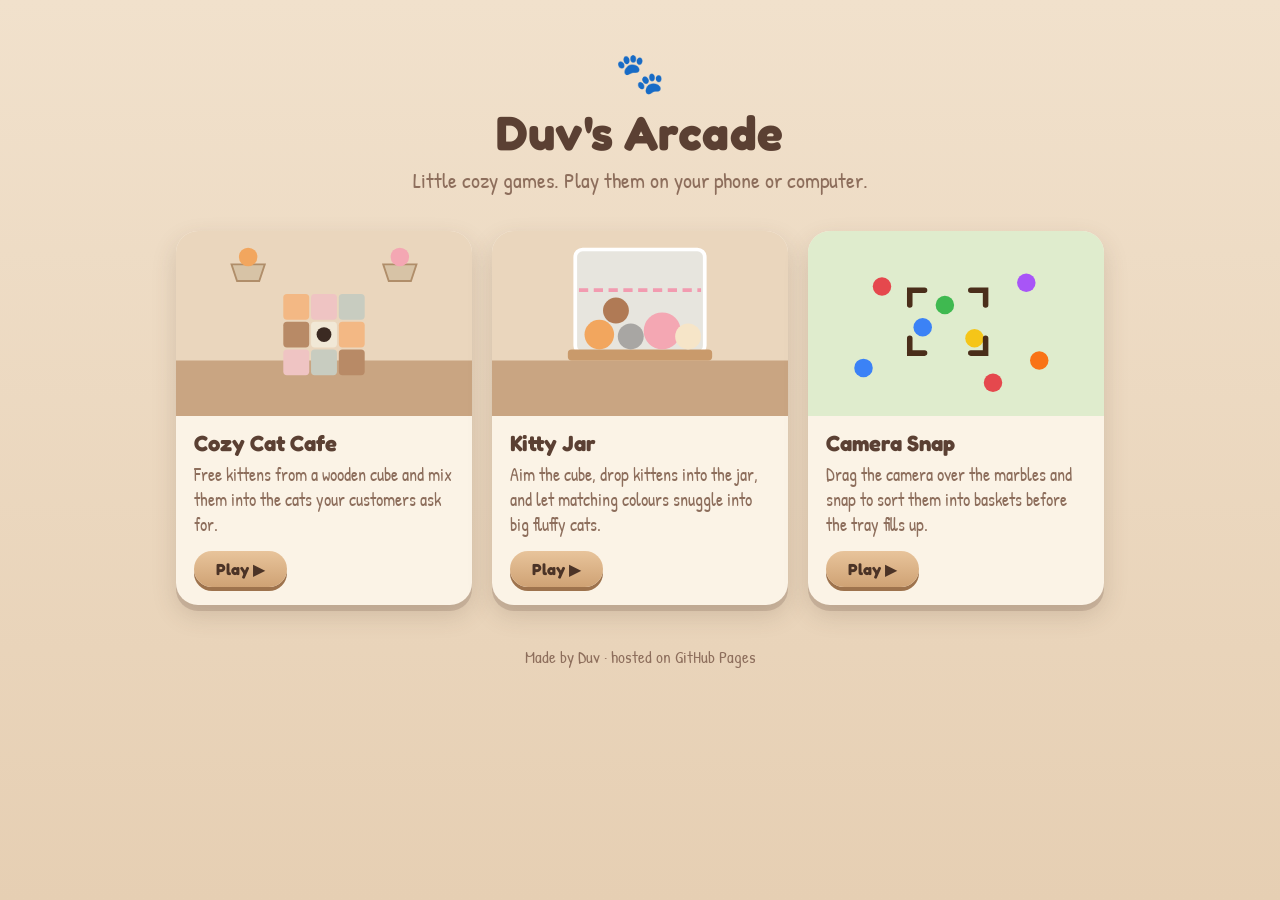
==== index.html @ 702dd555 "Personal site with three games Co-Authored-By: Claude Opus 5.5 <noreply@anthropic.com>" ====
<!doctype html>
<html lang="en">
<head>
<meta charset="utf-8">
<meta name="viewport" content="width=device-width,initial-scale=1,viewport-fit=cover">
<meta name="theme-color" content="#f1e1cc">
<meta name="description" content="Duv's little arcade: cozy browser games you can play on your phone or computer.">
<title>Duv's Arcade</title>
<link rel="preconnect" href="https://fonts.googleapis.com">
<link href="https://fonts.googleapis.com/css2?family=Fredoka:wght@500;600;700&family=Patrick+Hand&display=swap" rel="stylesheet">
<style>
  :root{--ink:#5b4033;--soft:#8d6e5c;--paper:#fbf3e6;--bg1:#f1e1cc;--bg2:#e6cfb3;--btn1:#e8c49b;--btn2:#cfa274;--btnEdge:#9e734d;--shadow:rgba(91,64,51,.18)}
  @media (prefers-color-scheme: dark){
    :root:not([data-theme="light"]){--ink:#f3e4d2;--soft:#c9b29e;--paper:#3a2b23;--bg1:#2a1f19;--bg2:#1f1712;--shadow:rgba(0,0,0,.4)}
  }
  :root[data-theme="dark"]{--ink:#f3e4d2;--soft:#c9b29e;--paper:#3a2b23;--bg1:#2a1f19;--bg2:#1f1712;--shadow:rgba(0,0,0,.4)}
  *{box-sizing:border-box}
  html,body{margin:0}
  body{min-height:100vh;background:linear-gradient(180deg,var(--bg1),var(--bg2));color:var(--ink);font-family:"Fredoka",system-ui,sans-serif}
  main{max-width:960px;margin:0 auto;padding:48px 16px 32px}
  header{text-align:center;margin-bottom:36px}
  .paw{font-size:40px}
  h1{margin:6px 0 4px;font-size:clamp(32px,7vw,48px);letter-spacing:.01em}
  .sub{margin:0;font-family:"Patrick Hand",cursive;font-size:22px;color:var(--soft)}
  .grid{display:grid;grid-template-columns:repeat(auto-fit,minmax(240px,1fr));gap:20px}
  .card{display:flex;flex-direction:column;background:var(--paper);border-radius:22px;overflow:hidden;color:inherit;text-decoration:none;
    box-shadow:0 6px 0 var(--shadow),0 10px 24px var(--shadow);transition:transform .15s}
  .card:hover{transform:translateY(-4px)}
  .card:active{transform:translateY(2px)}
  .thumb{aspect-ratio:16/10;display:block;width:100%}
  .body{padding:14px 18px 18px;display:flex;flex-direction:column;gap:6px;flex:1}
  .body h2{margin:0;font-size:22px}
  .body p{margin:0;font-family:"Patrick Hand",cursive;font-size:18px;color:var(--soft);flex:1}
  .play{align-self:flex-start;margin-top:8px;background:linear-gradient(180deg,var(--btn1),var(--btn2));color:#4b3326;font-weight:700;padding:8px 22px;border-radius:999px;box-shadow:0 4px 0 var(--btnEdge)}
  footer{text-align:center;margin-top:40px;font-family:"Patrick Hand",cursive;font-size:17px;color:var(--soft)}
</style>
</head>
<body>
<main>
  <header>
    <div class="paw">🐾</div>
    <h1>Duv's Arcade</h1>
    <p class="sub">Little cozy games. Play them on your phone or computer.</p>
  </header>

  <div class="grid">
    <a class="card" href="games/cozy-cat-cafe/">
      <svg class="thumb" viewBox="0 0 160 100" aria-hidden="true">
        <rect width="160" height="100" fill="#ead6bd"/><rect y="70" width="160" height="30" fill="#c9a582"/>
        <g transform="translate(58 34)">
          <rect x="0" y="0" width="14" height="14" rx="2" fill="#f3b884"/><rect x="15" y="0" width="14" height="14" rx="2" fill="#efc4c3"/><rect x="30" y="0" width="14" height="14" rx="2" fill="#c8ccc0"/>
          <rect x="0" y="15" width="14" height="14" rx="2" fill="#b88a66"/><rect x="15" y="15" width="14" height="14" rx="2" fill="#f1e8d6"/><rect x="30" y="15" width="14" height="14" rx="2" fill="#f3b884"/>
          <rect x="0" y="30" width="14" height="14" rx="2" fill="#efc4c3"/><rect x="15" y="30" width="14" height="14" rx="2" fill="#c8ccc0"/><rect x="30" y="30" width="14" height="14" rx="2" fill="#b88a66"/>
          <circle cx="22" cy="22" r="4" fill="#3b2a22"/>
        </g>
        <g fill="#d7c3a6" stroke="#b08e6a"><path d="M30 18h18l-3 9H33z"/><path d="M112 18h18l-3 9h-12z"/></g>
        <circle cx="39" cy="14" r="5" fill="#f2a65e"/><circle cx="121" cy="14" r="5" fill="#f4a7b3"/>
      </svg>
      <div class="body">
        <h2>Cozy Cat Cafe</h2>
        <p>Free kittens from a wooden cube and mix them into the cats your customers ask for.</p>
        <span class="play">Play ▶</span>
      </div>
    </a>

    <a class="card" href="games/kitty-jar/">
      <svg class="thumb" viewBox="0 0 160 100" aria-hidden="true">
        <rect width="160" height="100" fill="#ead6bd"/><rect y="70" width="160" height="30" fill="#c9a582"/>
        <rect x="45" y="10" width="70" height="56" rx="4" fill="#e6f6ff" fill-opacity=".5" stroke="#fff" stroke-width="2"/>
        <rect x="41" y="64" width="78" height="6" rx="2" fill="#c99a6b"/>
        <line x1="47" y1="32" x2="113" y2="32" stroke="#f29bb0" stroke-width="2" stroke-dasharray="5 3"/>
        <circle cx="58" cy="56" r="8" fill="#f2a65e"/><circle cx="75" cy="57" r="7" fill="#a8a6a3"/><circle cx="92" cy="54" r="10" fill="#f4a7b3"/><circle cx="106" cy="57" r="7" fill="#f6e5c8"/><circle cx="67" cy="43" r="7" fill="#b07a55"/>
      </svg>
      <div class="body">
        <h2>Kitty Jar</h2>
        <p>Aim the cube, drop kittens into the jar, and let matching colours snuggle into big fluffy cats.</p>
        <span class="play">Play ▶</span>
      </div>
    </a>

    <a class="card" href="games/camera-snap/">
      <svg class="thumb" viewBox="0 0 160 100" aria-hidden="true">
        <rect width="160" height="100" fill="#dfeccd"/>
        <circle cx="40" cy="30" r="5" fill="#e5484d"/><circle cx="62" cy="52" r="5" fill="#3b82f6"/><circle cx="74" cy="40" r="5" fill="#3fb950"/>
        <circle cx="90" cy="58" r="5" fill="#f5c518"/><circle cx="118" cy="28" r="5" fill="#a855f7"/><circle cx="125" cy="70" r="5" fill="#f97316"/>
        <circle cx="30" cy="74" r="5" fill="#3b82f6"/><circle cx="100" cy="82" r="5" fill="#e5484d"/>
        <g fill="none" stroke="#4a2e1a" stroke-width="3" stroke-linecap="round">
          <path d="M55 40v-8h8M88 32h8v8M96 58v8h-8M63 66h-8v-8"/>
        </g>
      </svg>
      <div class="body">
        <h2>Camera Snap</h2>
        <p>Drag the camera over the marbles and snap to sort them into baskets before the tray fills up.</p>
        <span class="play">Play ▶</span>
      </div>
    </a>
  </div>

  <footer>Made by Duv · hosted on GitHub Pages</footer>
</main>
</body>
</html>
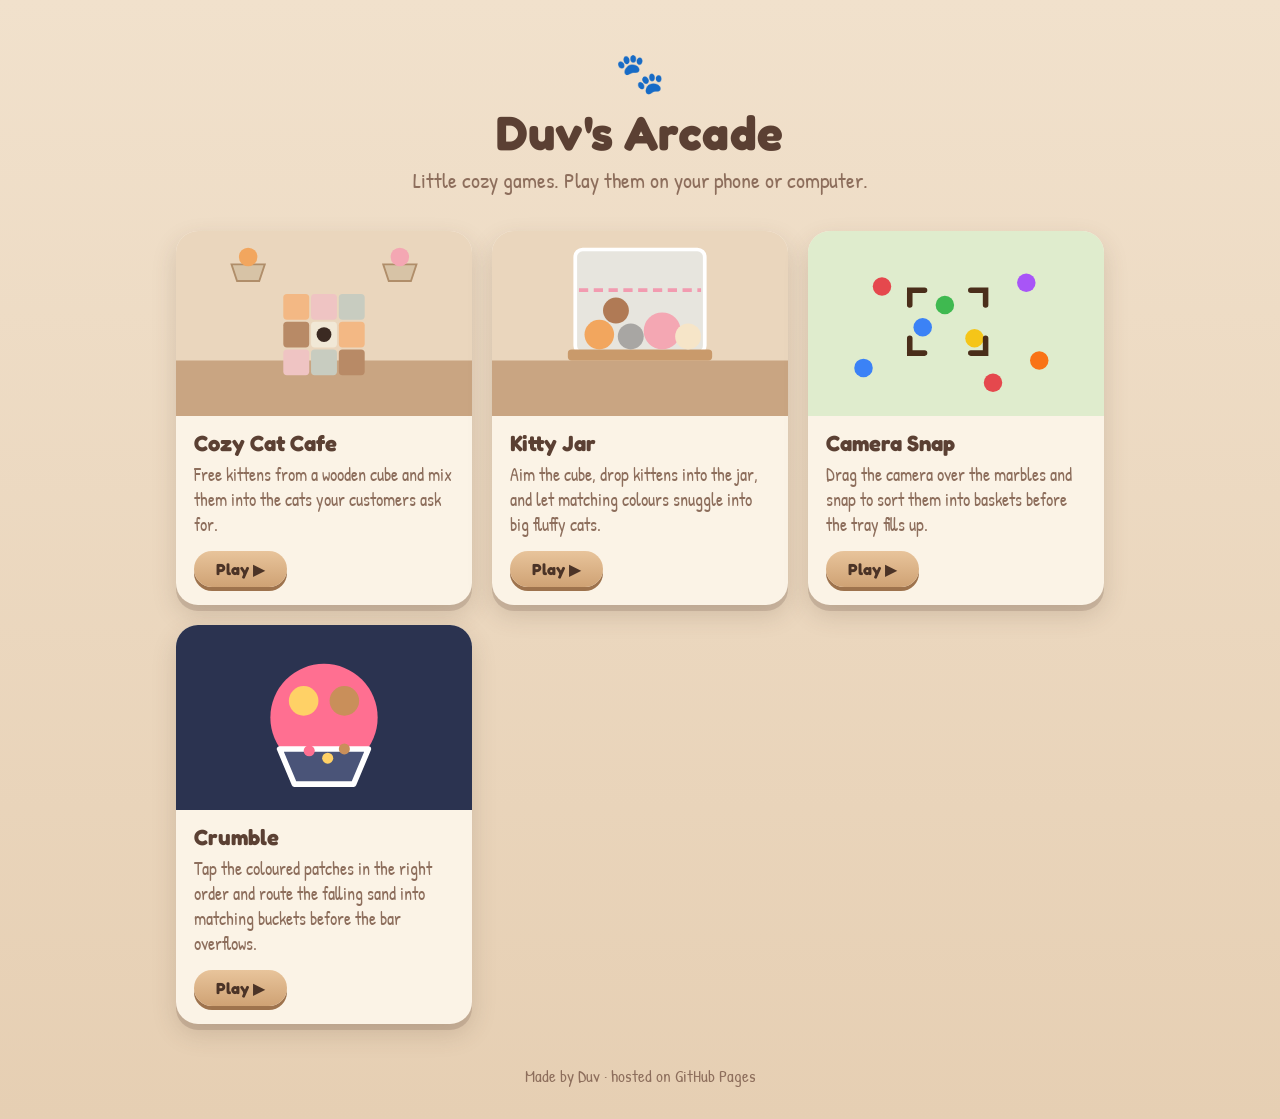
==== commit 9b247101: "Add Crumble game to arcade Co-authored-by: Copilot <223556219+Copilot@users.noreply.github.com>" ====
--- a/index.html
+++ b/index.html
@@ -8,32 +8,7 @@
 <title>Duv's Arcade</title>
 <link rel="preconnect" href="https://fonts.googleapis.com">
 <link href="https://fonts.googleapis.com/css2?family=Fredoka:wght@500;600;700&family=Patrick+Hand&display=swap" rel="stylesheet">
-<style>
-  :root{--ink:#5b4033;--soft:#8d6e5c;--paper:#fbf3e6;--bg1:#f1e1cc;--bg2:#e6cfb3;--btn1:#e8c49b;--btn2:#cfa274;--btnEdge:#9e734d;--shadow:rgba(91,64,51,.18)}
-  @media (prefers-color-scheme: dark){
-    :root:not([data-theme="light"]){--ink:#f3e4d2;--soft:#c9b29e;--paper:#3a2b23;--bg1:#2a1f19;--bg2:#1f1712;--shadow:rgba(0,0,0,.4)}
-  }
-  :root[data-theme="dark"]{--ink:#f3e4d2;--soft:#c9b29e;--paper:#3a2b23;--bg1:#2a1f19;--bg2:#1f1712;--shadow:rgba(0,0,0,.4)}
-  *{box-sizing:border-box}
-  html,body{margin:0}
-  body{min-height:100vh;background:linear-gradient(180deg,var(--bg1),var(--bg2));color:var(--ink);font-family:"Fredoka",system-ui,sans-serif}
-  main{max-width:960px;margin:0 auto;padding:48px 16px 32px}
-  header{text-align:center;margin-bottom:36px}
-  .paw{font-size:40px}
-  h1{margin:6px 0 4px;font-size:clamp(32px,7vw,48px);letter-spacing:.01em}
-  .sub{margin:0;font-family:"Patrick Hand",cursive;font-size:22px;color:var(--soft)}
-  .grid{display:grid;grid-template-columns:repeat(auto-fit,minmax(240px,1fr));gap:20px}
-  .card{display:flex;flex-direction:column;background:var(--paper);border-radius:22px;overflow:hidden;color:inherit;text-decoration:none;
-    box-shadow:0 6px 0 var(--shadow),0 10px 24px var(--shadow);transition:transform .15s}
-  .card:hover{transform:translateY(-4px)}
-  .card:active{transform:translateY(2px)}
-  .thumb{aspect-ratio:16/10;display:block;width:100%}
-  .body{padding:14px 18px 18px;display:flex;flex-direction:column;gap:6px;flex:1}
-  .body h2{margin:0;font-size:22px}
-  .body p{margin:0;font-family:"Patrick Hand",cursive;font-size:18px;color:var(--soft);flex:1}
-  .play{align-self:flex-start;margin-top:8px;background:linear-gradient(180deg,var(--btn1),var(--btn2));color:#4b3326;font-weight:700;padding:8px 22px;border-radius:999px;box-shadow:0 4px 0 var(--btnEdge)}
-  footer{text-align:center;margin-top:40px;font-family:"Patrick Hand",cursive;font-size:17px;color:var(--soft)}
-</style>
+<link rel="stylesheet" href="style.css">
 </head>
 <body>
 <main>
@@ -94,6 +69,24 @@
         <span class="play">Play ▶</span>
       </div>
     </a>
+
+    <a class="card" href="games/crumble/">
+      <svg class="thumb" viewBox="0 0 160 100" aria-hidden="true">
+        <rect width="160" height="100" fill="#2b3350"/>
+        <circle cx="80" cy="50" r="29" fill="#ff6f91"/>
+        <circle cx="69" cy="41" r="8" fill="#ffd166"/>
+        <circle cx="91" cy="41" r="8" fill="#c98f5a"/>
+        <path d="M56 67h48l-8 19H64z" fill="#4a5478" stroke="#fff" stroke-width="3" stroke-linejoin="round"/>
+        <circle cx="72" cy="68" r="3" fill="#ff6f91"/>
+        <circle cx="82" cy="72" r="3" fill="#ffd166"/>
+        <circle cx="91" cy="67" r="3" fill="#c98f5a"/>
+      </svg>
+      <div class="body">
+        <h2>Crumble</h2>
+        <p>Tap the coloured patches in the right order and route the falling sand into matching buckets before the bar overflows.</p>
+        <span class="play">Play ▶</span>
+      </div>
+    </a>
   </div>
 
   <footer>Made by Duv · hosted on GitHub Pages</footer>
--- a/style.css
+++ b/style.css
@@ -0,0 +1,24 @@
+  :root{--ink:#5b4033;--soft:#8d6e5c;--paper:#fbf3e6;--bg1:#f1e1cc;--bg2:#e6cfb3;--btn1:#e8c49b;--btn2:#cfa274;--btnEdge:#9e734d;--shadow:rgba(91,64,51,.18)}
+  @media (prefers-color-scheme: dark){
+    :root:not([data-theme="light"]){--ink:#f3e4d2;--soft:#c9b29e;--paper:#3a2b23;--bg1:#2a1f19;--bg2:#1f1712;--shadow:rgba(0,0,0,.4)}
+  }
+  :root[data-theme="dark"]{--ink:#f3e4d2;--soft:#c9b29e;--paper:#3a2b23;--bg1:#2a1f19;--bg2:#1f1712;--shadow:rgba(0,0,0,.4)}
+  *{box-sizing:border-box}
+  html,body{margin:0}
+  body{min-height:100vh;background:linear-gradient(180deg,var(--bg1),var(--bg2));color:var(--ink);font-family:"Fredoka",system-ui,sans-serif}
+  main{max-width:960px;margin:0 auto;padding:48px 16px 32px}
+  header{text-align:center;margin-bottom:36px}
+  .paw{font-size:40px}
+  h1{margin:6px 0 4px;font-size:clamp(32px,7vw,48px);letter-spacing:.01em}
+  .sub{margin:0;font-family:"Patrick Hand",cursive;font-size:22px;color:var(--soft)}
+  .grid{display:grid;grid-template-columns:repeat(auto-fit,minmax(240px,1fr));gap:20px}
+  .card{display:flex;flex-direction:column;background:var(--paper);border-radius:22px;overflow:hidden;color:inherit;text-decoration:none;
+    box-shadow:0 6px 0 var(--shadow),0 10px 24px var(--shadow);transition:transform .15s}
+  .card:hover{transform:translateY(-4px)}
+  .card:active{transform:translateY(2px)}
+  .thumb{aspect-ratio:16/10;display:block;width:100%}
+  .body{padding:14px 18px 18px;display:flex;flex-direction:column;gap:6px;flex:1}
+  .body h2{margin:0;font-size:22px}
+  .body p{margin:0;font-family:"Patrick Hand",cursive;font-size:18px;color:var(--soft);flex:1}
+  .play{align-self:flex-start;margin-top:8px;background:linear-gradient(180deg,var(--btn1),var(--btn2));color:#4b3326;font-weight:700;padding:8px 22px;border-radius:999px;box-shadow:0 4px 0 var(--btnEdge)}
+  footer{text-align:center;margin-top:40px;font-family:"Patrick Hand",cursive;font-size:17px;color:var(--soft)}
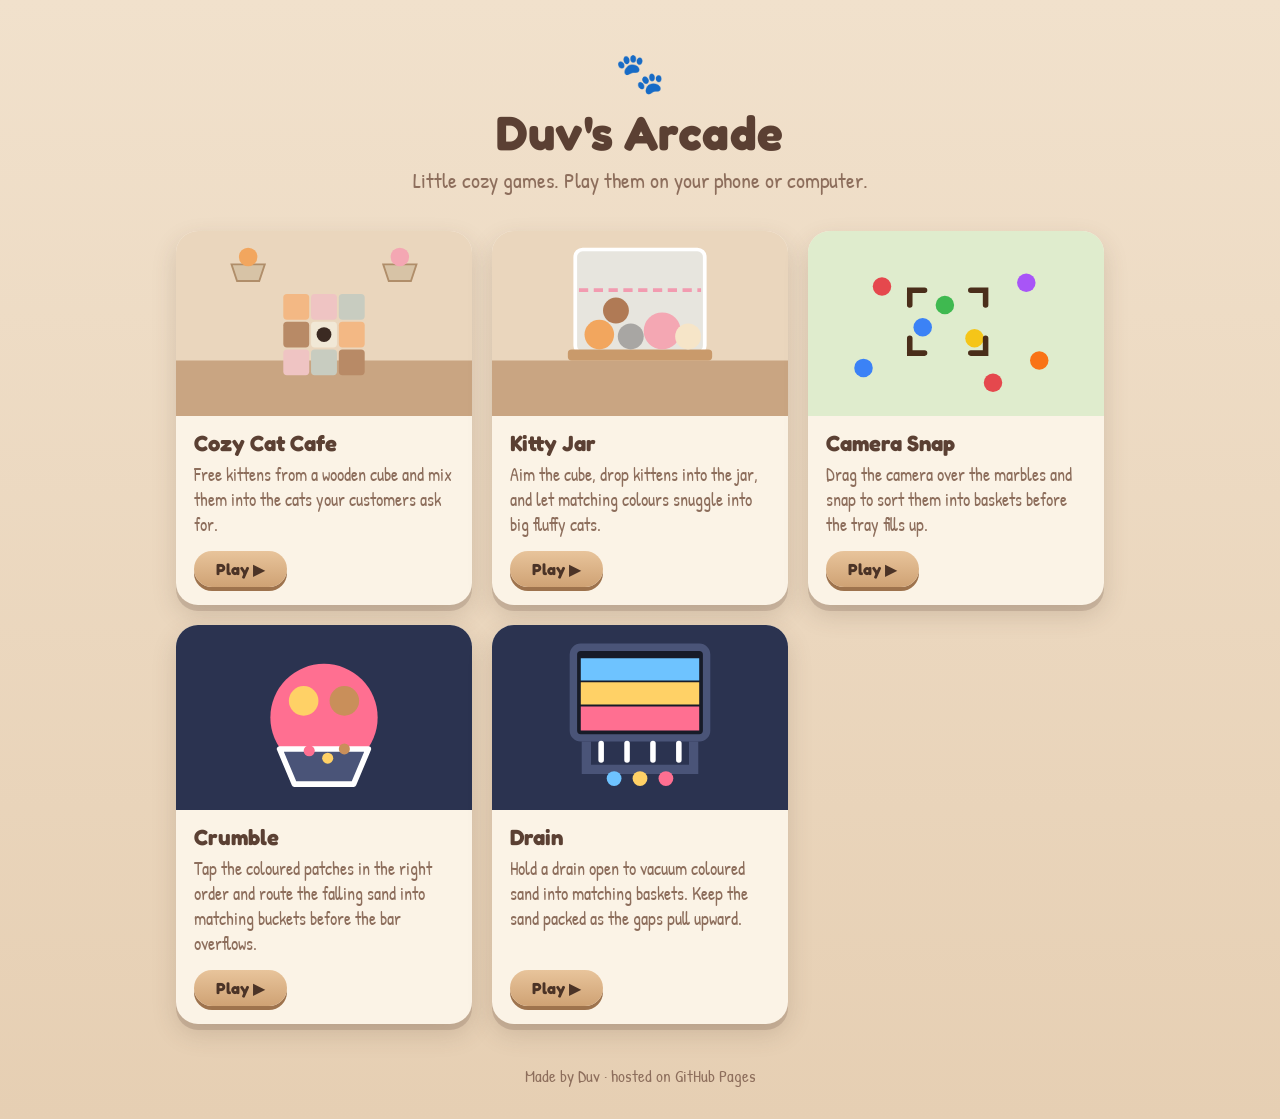
==== commit c0ead4da: "Add Drain game to arcade Co-authored-by: Copilot <223556219+Copilot@users.noreply.github.com>" ====
--- a/index.html
+++ b/index.html
@@ -87,6 +87,26 @@
         <span class="play">Play ▶</span>
       </div>
     </a>
+
+    <a class="card" href="games/drain/">
+      <svg class="thumb" viewBox="0 0 160 100" aria-hidden="true">
+        <rect width="160" height="100" fill="#2b3350"/>
+        <rect x="44" y="12" width="72" height="49" rx="4" fill="#171b28" stroke="#4a5478" stroke-width="4"/>
+        <path d="M48 18h64v12H48z" fill="#6ec3ff"/>
+        <path d="M48 31h64v12H48z" fill="#ffd166"/>
+        <path d="M48 44h64v13H48z" fill="#ff6f91"/>
+        <path d="M51 63v15h58V63" fill="none" stroke="#4a5478" stroke-width="5"/>
+        <path d="M59 64v9m14-9v9m14-9v9m14-9v9" stroke="#fff" stroke-width="3" stroke-linecap="round"/>
+        <circle cx="66" cy="83" r="4" fill="#6ec3ff"/>
+        <circle cx="80" cy="83" r="4" fill="#ffd166"/>
+        <circle cx="94" cy="83" r="4" fill="#ff6f91"/>
+      </svg>
+      <div class="body">
+        <h2>Drain</h2>
+        <p>Hold a drain open to vacuum coloured sand into matching baskets. Keep the sand packed as the gaps pull upward.</p>
+        <span class="play">Play ▶</span>
+      </div>
+    </a>
   </div>
 
   <footer>Made by Duv · hosted on GitHub Pages</footer>
